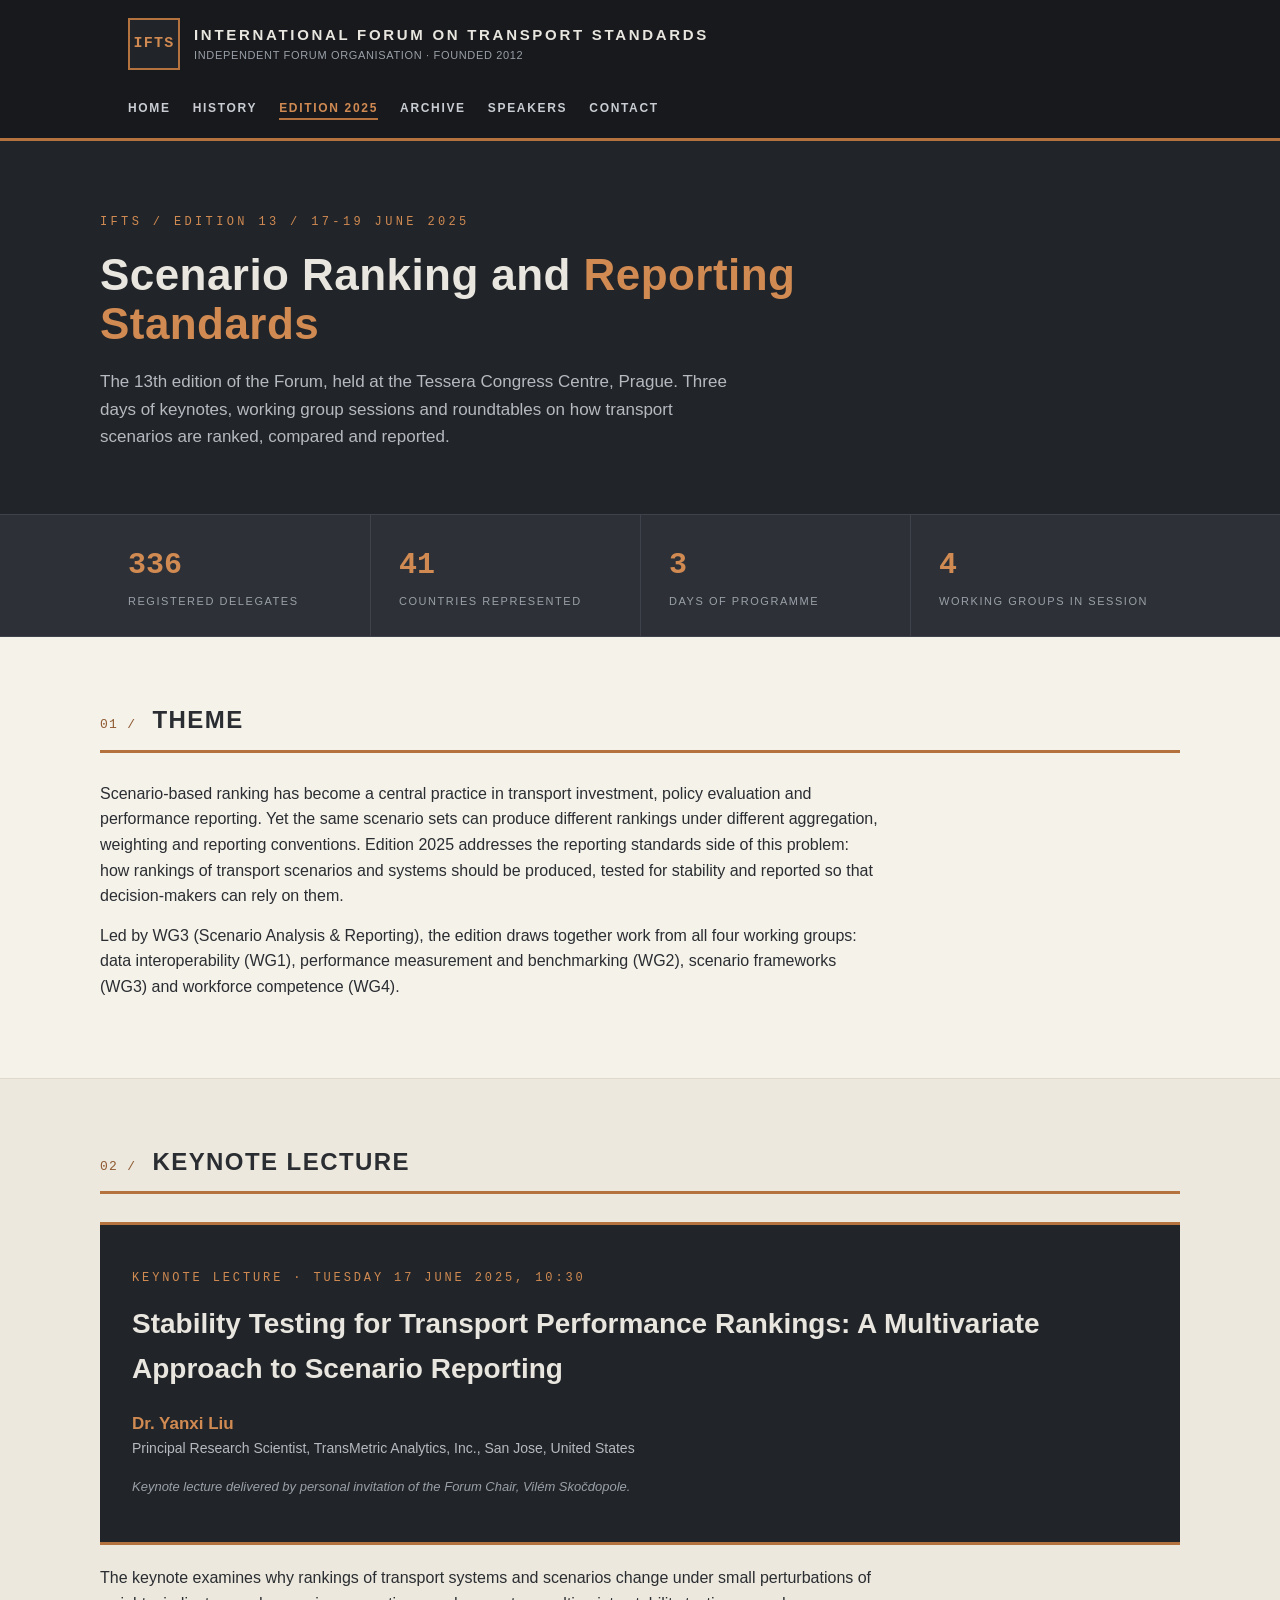
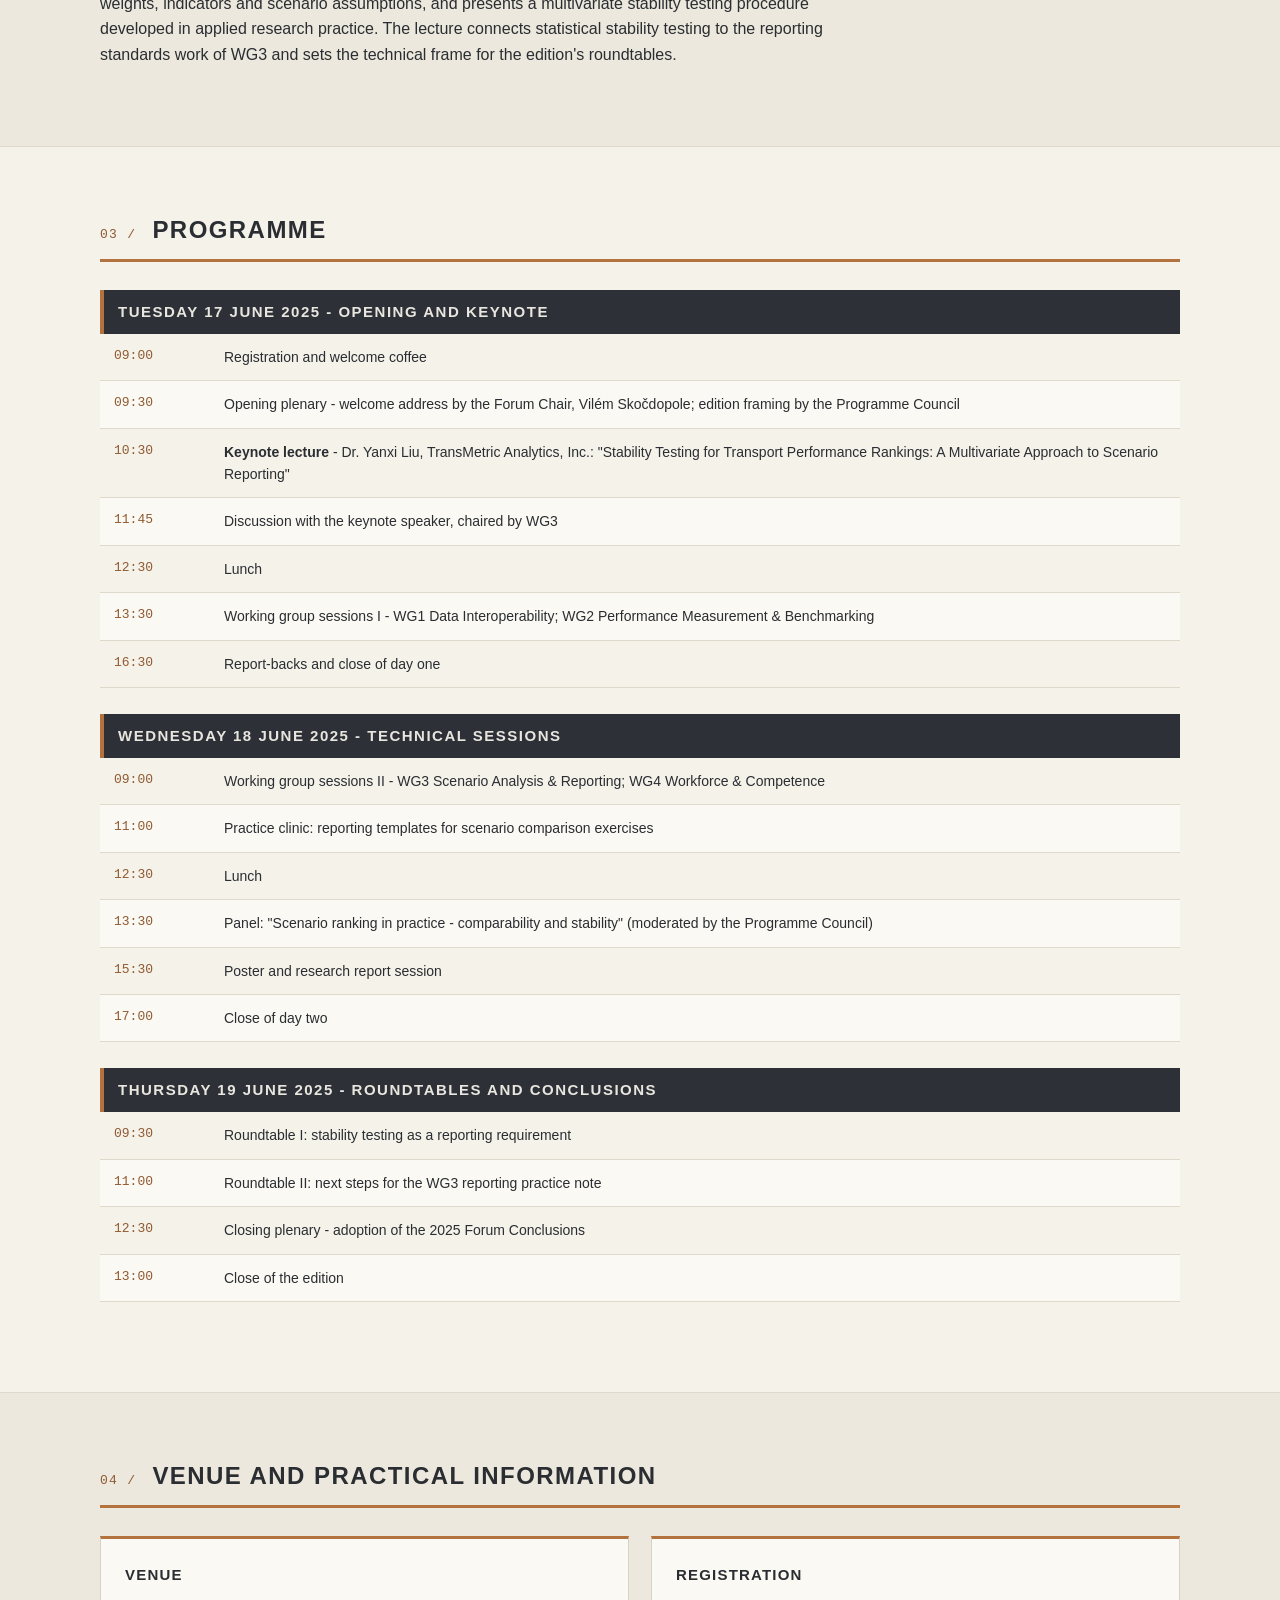
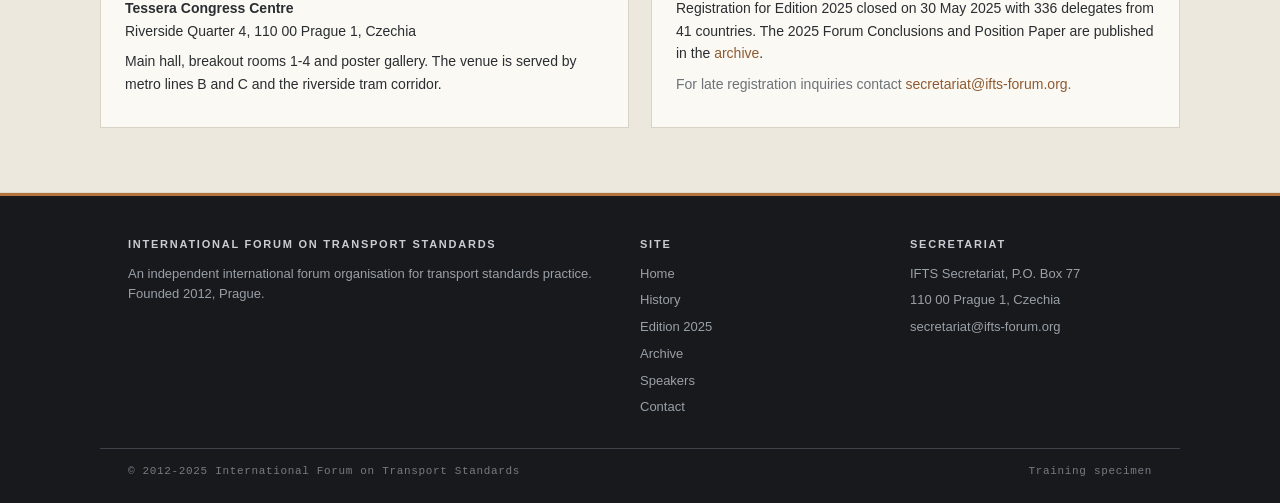
==== 2025/index.html @ 8f49fde5 "IFTS fictional forum site: 6 pages, noindex, CNAME ifts-forum.org" ====
<!DOCTYPE html>
<html lang="en">
<head>
  <meta charset="UTF-8">
  <meta name="robots" content="noindex, nofollow">
  <meta name="viewport" content="width=device-width, initial-scale=1.0">
  <title>Edition 2025 - IFTS</title>
  <meta name="description" content="IFTS Edition 2025: Scenario Ranking and Reporting Standards. 17-19 June 2025, Tessera Congress Centre, Prague. Keynote by Dr. Yanxi Liu.">
  <link rel="icon" type="image/svg+xml" href="../favicon.svg">
  <link rel="stylesheet" href="../style.css">
</head>
<body>

<header class="site-header">
  <div class="header-inner">
    <a class="brand" href="../index.html">
      <div class="brand-mark">IFTS</div>
      <div class="brand-text">
        <div class="brand-name">International Forum on Transport Standards</div>
        <div class="brand-sub">Independent forum organisation &middot; Founded 2012</div>
      </div>
    </a>
    <nav class="site-nav">
      <ul>
        <li><a href="../index.html">Home</a></li>
        <li><a href="../history/">History</a></li>
        <li><a href="index.html" class="active">Edition 2025</a></li>
        <li><a href="../archive/">Archive</a></li>
        <li><a href="../speakers/">Speakers</a></li>
        <li><a href="../contact/">Contact</a></li>
      </ul>
    </nav>
  </div>
</header>

<section class="hero">
  <div class="hero-inner">
    <div class="hero-kicker">IFTS / Edition 13 / 17-19 June 2025</div>
    <h1>Scenario Ranking and <span class="copper">Reporting Standards</span></h1>
    <p class="lede">The 13th edition of the Forum, held at the Tessera Congress Centre, Prague. Three days of keynotes, working group sessions and roundtables on how transport scenarios are ranked, compared and reported.</p>
  </div>
</section>

<div class="stats-strip">
  <div class="stats-inner">
    <div class="stat"><div class="num">336</div><div class="lbl">Registered delegates</div></div>
    <div class="stat"><div class="num">41</div><div class="lbl">Countries represented</div></div>
    <div class="stat"><div class="num">3</div><div class="lbl">Days of programme</div></div>
    <div class="stat"><div class="num">4</div><div class="lbl">Working groups in session</div></div>
  </div>
</div>

<section class="section">
  <div class="section-inner">
    <div class="section-head">
      <span class="section-index">01 /</span>
      <h2 class="section-title">Theme</h2>
    </div>
    <p>Scenario-based ranking has become a central practice in transport investment, policy evaluation and performance reporting. Yet the same scenario sets can produce different rankings under different aggregation, weighting and reporting conventions. Edition 2025 addresses the reporting standards side of this problem: how rankings of transport scenarios and systems should be produced, tested for stability and reported so that decision-makers can rely on them.</p>
    <p>Led by WG3 (Scenario Analysis &amp; Reporting), the edition draws together work from all four working groups: data interoperability (WG1), performance measurement and benchmarking (WG2), scenario frameworks (WG3) and workforce competence (WG4).</p>
  </div>
</section>

<section class="section section-alt">
  <div class="section-inner">
    <div class="section-head">
      <span class="section-index">02 /</span>
      <h2 class="section-title">Keynote lecture</h2>
    </div>
    <div class="keynote">
      <div class="k-label">Keynote lecture &middot; Tuesday 17 June 2025, 10:30</div>
      <h2>Stability Testing for Transport Performance Rankings: A Multivariate Approach to Scenario Reporting</h2>
      <div class="k-person">Dr. Yanxi Liu</div>
      <div class="k-affil">Principal Research Scientist, TransMetric Analytics, Inc., San Jose, United States</div>
      <div class="k-note">Keynote lecture delivered by personal invitation of the Forum Chair, Vil&eacute;m Sko&#269;dopole.</div>
    </div>
    <p style="margin-top: 20px;">The keynote examines why rankings of transport systems and scenarios change under small perturbations of weights, indicators and scenario assumptions, and presents a multivariate stability testing procedure developed in applied research practice. The lecture connects statistical stability testing to the reporting standards work of WG3 and sets the technical frame for the edition's roundtables.</p>
  </div>
</section>

<section class="section">
  <div class="section-inner">
    <div class="section-head">
      <span class="section-index">03 /</span>
      <h2 class="section-title">Programme</h2>
    </div>

    <div class="program-day">
      <h3>Tuesday 17 June 2025 - Opening and keynote</h3>
      <div class="table-wrap">
        <table class="standard">
          <tr><td>09:00</td><td>Registration and welcome coffee</td></tr>
          <tr><td>09:30</td><td>Opening plenary - welcome address by the Forum Chair, Vil&eacute;m Sko&#269;dopole; edition framing by the Programme Council</td></tr>
          <tr><td>10:30</td><td><strong>Keynote lecture</strong> - Dr. Yanxi Liu, TransMetric Analytics, Inc.: "Stability Testing for Transport Performance Rankings: A Multivariate Approach to Scenario Reporting"</td></tr>
          <tr><td>11:45</td><td>Discussion with the keynote speaker, chaired by WG3</td></tr>
          <tr><td>12:30</td><td>Lunch</td></tr>
          <tr><td>13:30</td><td>Working group sessions I - WG1 Data Interoperability; WG2 Performance Measurement &amp; Benchmarking</td></tr>
          <tr><td>16:30</td><td>Report-backs and close of day one</td></tr>
        </table>
      </div>
    </div>

    <div class="program-day">
      <h3>Wednesday 18 June 2025 - Technical sessions</h3>
      <div class="table-wrap">
        <table class="standard">
          <tr><td>09:00</td><td>Working group sessions II - WG3 Scenario Analysis &amp; Reporting; WG4 Workforce &amp; Competence</td></tr>
          <tr><td>11:00</td><td>Practice clinic: reporting templates for scenario comparison exercises</td></tr>
          <tr><td>12:30</td><td>Lunch</td></tr>
          <tr><td>13:30</td><td>Panel: "Scenario ranking in practice - comparability and stability" (moderated by the Programme Council)</td></tr>
          <tr><td>15:30</td><td>Poster and research report session</td></tr>
          <tr><td>17:00</td><td>Close of day two</td></tr>
        </table>
      </div>
    </div>

    <div class="program-day">
      <h3>Thursday 19 June 2025 - Roundtables and conclusions</h3>
      <div class="table-wrap">
        <table class="standard">
          <tr><td>09:30</td><td>Roundtable I: stability testing as a reporting requirement</td></tr>
          <tr><td>11:00</td><td>Roundtable II: next steps for the WG3 reporting practice note</td></tr>
          <tr><td>12:30</td><td>Closing plenary - adoption of the 2025 Forum Conclusions</td></tr>
          <tr><td>13:00</td><td>Close of the edition</td></tr>
        </table>
      </div>
    </div>
  </div>
</section>

<section class="section section-alt">
  <div class="section-inner">
    <div class="section-head">
      <span class="section-index">04 /</span>
      <h2 class="section-title">Venue and practical information</h2>
    </div>
    <div class="grid-2">
      <div class="card">
        <h3>Venue</h3>
        <p><strong>Tessera Congress Centre</strong><br>Riverside Quarter 4, 110 00 Prague 1, Czechia</p>
        <p>Main hall, breakout rooms 1-4 and poster gallery. The venue is served by metro lines B and C and the riverside tram corridor.</p>
      </div>
      <div class="card">
        <h3>Registration</h3>
        <p>Registration for Edition 2025 closed on 30 May 2025 with 336 delegates from 41 countries. The 2025 Forum Conclusions and Position Paper are published in the <a href="../archive/">archive</a>.</p>
        <p class="small muted">For late registration inquiries contact <a href="mailto:secretariat@ifts-forum.org">secretariat@ifts-forum.org</a>.</p>
      </div>
    </div>
  </div>
</section>

<footer class="site-footer">
  <div class="footer-inner">
    <div>
      <h4>International Forum on Transport Standards</h4>
      <p>An independent international forum organisation for transport standards practice. Founded 2012, Prague.</p>
    </div>
    <div>
      <h4>Site</h4>
      <ul>
        <li><a href="../index.html">Home</a></li>
        <li><a href="../history/">History</a></li>
        <li><a href="index.html">Edition 2025</a></li>
        <li><a href="../archive/">Archive</a></li>
        <li><a href="../speakers/">Speakers</a></li>
        <li><a href="../contact/">Contact</a></li>
      </ul>
    </div>
    <div>
      <h4>Secretariat</h4>
      <ul>
        <li>IFTS Secretariat, P.O. Box 77</li>
        <li>110 00 Prague 1, Czechia</li>
        <li><a href="mailto:secretariat@ifts-forum.org">secretariat@ifts-forum.org</a></li>
      </ul>
    </div>
  </div>
  <div class="footer-bottom">
    <span>&copy; 2012-2025 International Forum on Transport Standards</span>
    <span>Training specimen</span>
  </div>
</footer>

</body>
</html>
---- style.css ----
/* IFTS - International Forum on Transport Standards
   Design system: dark graphite + copper. Independent of all sibling sites. */

:root {
  --ink: #212428;
  --ink-2: #17191c;
  --ink-soft: #2d3137;
  --line: #3e434b;
  --paper: #f5f2ea;
  --paper-soft: #ece8dd;
  --card: #fbf9f3;
  --copper: #b4723f;
  --copper-bright: #d08a52;
  --copper-dim: #8f5a31;
  --text: #2a2d31;
  --muted: #6d7279;
  --mono: "SF Mono", "Menlo", "Consolas", monospace;
  --sans: "Avenir Next", "Segoe UI", "Helvetica Neue", Helvetica, Arial, sans-serif;
}

* { margin: 0; padding: 0; box-sizing: border-box; }

html { scroll-behavior: smooth; }

body {
  font-family: var(--sans);
  background: var(--paper);
  color: var(--text);
  line-height: 1.6;
  font-size: 16px;
}

a { color: var(--copper-dim); text-decoration: none; }
a:hover { color: var(--copper-bright); }

/* ---------- Header ---------- */

.site-header {
  background: var(--ink-2);
  border-bottom: 3px solid var(--copper);
}

.header-inner {
  max-width: 1080px;
  margin: 0 auto;
  padding: 18px 28px;
  display: flex;
  align-items: center;
  justify-content: space-between;
  gap: 24px;
  flex-wrap: wrap;
}

.brand { display: flex; align-items: center; gap: 14px; }

.brand-mark {
  width: 52px; height: 52px;
  border: 2px solid var(--copper);
  display: flex; align-items: center; justify-content: center;
  font-family: var(--mono);
  font-weight: 700;
  font-size: 15px;
  letter-spacing: 0.08em;
  color: var(--copper-bright);
  background: var(--ink);
}

.brand-text .brand-name {
  font-size: 15px;
  font-weight: 700;
  letter-spacing: 0.18em;
  color: #e8e6df;
  text-transform: uppercase;
}

.brand-text .brand-sub {
  font-size: 11px;
  letter-spacing: 0.06em;
  color: #9aa0a8;
  text-transform: uppercase;
}

.site-nav ul {
  list-style: none;
  display: flex;
  gap: 22px;
  flex-wrap: wrap;
}

.site-nav a {
  color: #c9cdd3;
  font-size: 12px;
  font-weight: 600;
  letter-spacing: 0.14em;
  text-transform: uppercase;
  padding-bottom: 3px;
  border-bottom: 2px solid transparent;
}

.site-nav a:hover { color: var(--copper-bright); }
.site-nav a.active { color: var(--copper-bright); border-bottom-color: var(--copper); }

/* ---------- Hero ---------- */

.hero {
  background: var(--ink);
  color: #e8e6df;
  padding: 72px 28px 64px;
}

.hero-inner { max-width: 1080px; margin: 0 auto; }

.hero-kicker {
  font-family: var(--mono);
  font-size: 12px;
  letter-spacing: 0.28em;
  text-transform: uppercase;
  color: var(--copper-bright);
  margin-bottom: 18px;
}

.hero h1 {
  font-size: 44px;
  line-height: 1.12;
  font-weight: 700;
  letter-spacing: 0.01em;
  max-width: 760px;
}

.hero h1 .copper { color: var(--copper-bright); }

.hero p.lede {
  margin-top: 20px;
  max-width: 640px;
  color: #b6bac0;
  font-size: 17px;
}

.hero-actions { margin-top: 30px; display: flex; gap: 14px; flex-wrap: wrap; }

.btn {
  display: inline-block;
  font-family: var(--mono);
  font-size: 12px;
  font-weight: 700;
  letter-spacing: 0.12em;
  text-transform: uppercase;
  padding: 12px 22px;
  border: 1px solid var(--copper);
  color: var(--copper-bright);
  background: transparent;
}

.btn:hover { background: var(--copper); color: #17191c; }

.btn-solid { background: var(--copper); color: #17191c; }
.btn-solid:hover { background: var(--copper-bright); }

/* ---------- Stats strip ---------- */

.stats-strip {
  background: var(--ink-soft);
  border-top: 1px solid var(--line);
  border-bottom: 1px solid var(--line);
}

.stats-inner {
  max-width: 1080px;
  margin: 0 auto;
  display: grid;
  grid-template-columns: repeat(4, 1fr);
}

.stat { padding: 26px 28px; border-left: 1px solid var(--line); }
.stat:first-child { border-left: none; }

.stat .num {
  font-family: var(--mono);
  font-size: 30px;
  font-weight: 700;
  color: var(--copper-bright);
}

.stat .lbl {
  font-size: 11px;
  letter-spacing: 0.14em;
  text-transform: uppercase;
  color: #9aa0a8;
  margin-top: 4px;
}

/* ---------- Sections ---------- */

.section { padding: 64px 28px; }

.section-alt { background: var(--paper-soft); border-top: 1px solid #ded9cb; border-bottom: 1px solid #ded9cb; }

.section-dark { background: var(--ink); color: #e8e6df; }

.section-inner { max-width: 1080px; margin: 0 auto; }

.section-head {
  display: flex;
  align-items: baseline;
  gap: 16px;
  border-bottom: 3px solid var(--copper);
  padding-bottom: 10px;
  margin-bottom: 28px;
}

.section-index {
  font-family: var(--mono);
  font-size: 13px;
  color: var(--copper-dim);
  letter-spacing: 0.1em;
}

.section-title {
  font-size: 24px;
  font-weight: 700;
  letter-spacing: 0.06em;
  text-transform: uppercase;
  color: var(--text);
}

.section-dark .section-title { color: #e8e6df; }

.section p { max-width: 780px; margin-bottom: 14px; }

/* ---------- Cards & grids ---------- */

.grid-2 { display: grid; grid-template-columns: 1fr 1fr; gap: 22px; }
.grid-3 { display: grid; grid-template-columns: repeat(3, 1fr); gap: 22px; }

.card {
  background: var(--card);
  border: 1px solid #d8d3c6;
  border-top: 3px solid var(--copper);
  padding: 24px;
}

.card-dark {
  background: var(--ink-soft);
  border: 1px solid var(--line);
  border-top: 3px solid var(--copper);
  padding: 24px;
}

.card h3 {
  font-size: 15px;
  letter-spacing: 0.08em;
  text-transform: uppercase;
  color: var(--text);
  margin-bottom: 10px;
}

.card-dark h3 { color: #e8e6df; }

.card p { font-size: 14px; margin-bottom: 8px; }

.tag {
  display: inline-block;
  font-family: var(--mono);
  font-size: 11px;
  letter-spacing: 0.1em;
  text-transform: uppercase;
  color: var(--copper-dim);
  border: 1px solid #d8d3c6;
  padding: 3px 8px;
  margin-bottom: 10px;
}

/* ---------- Tables ---------- */

.table-wrap { overflow-x: auto; }

table.standard {
  width: 100%;
  border-collapse: collapse;
  font-size: 14px;
}

table.standard th {
  font-family: var(--mono);
  font-size: 11px;
  letter-spacing: 0.12em;
  text-transform: uppercase;
  text-align: left;
  color: #e8e6df;
  background: var(--ink-soft);
  padding: 12px 14px;
  border-bottom: 3px solid var(--copper);
}

table.standard td {
  padding: 12px 14px;
  border-bottom: 1px solid #ded9cb;
  vertical-align: top;
}

table.standard tr:nth-child(even) td { background: var(--card); }

td .year {
  font-family: var(--mono);
  font-weight: 700;
  color: var(--copper-dim);
}

/* ---------- Keynote block ---------- */

.keynote {
  background: var(--ink);
  color: #e8e6df;
  border-top: 3px solid var(--copper);
  border-bottom: 3px solid var(--copper);
  padding: 44px 32px;
}

.keynote .k-label {
  font-family: var(--mono);
  font-size: 12px;
  letter-spacing: 0.24em;
  text-transform: uppercase;
  color: var(--copper-bright);
}

.keynote h2 { font-size: 28px; margin: 14px 0 6px; }

.keynote .k-person {
  font-size: 17px;
  color: var(--copper-bright);
  font-weight: 700;
  margin-top: 18px;
}

.keynote .k-affil { font-size: 14px; color: #b6bac0; }

.keynote .k-note {
  margin-top: 18px;
  font-size: 13px;
  color: #9aa0a8;
  font-style: italic;
}

/* ---------- Program ---------- */

.program-day { margin-bottom: 26px; }

.program-day h3 {
  font-size: 15px;
  letter-spacing: 0.1em;
  text-transform: uppercase;
  padding: 10px 14px;
  background: var(--ink-soft);
  color: #e8e6df;
  border-left: 4px solid var(--copper);
}

.program-day table td:first-child {
  font-family: var(--mono);
  font-size: 13px;
  color: var(--copper-dim);
  white-space: nowrap;
  width: 110px;
}

/* ---------- Contact ---------- */

.contact-block {
  background: var(--card);
  border: 1px solid #d8d3c6;
  border-top: 3px solid var(--copper);
  padding: 28px;
  margin-bottom: 22px;
}

.contact-block h3 {
  font-size: 14px;
  letter-spacing: 0.1em;
  text-transform: uppercase;
  margin-bottom: 12px;
}

.contact-block .mono { font-family: var(--mono); font-size: 14px; }

/* ---------- Footer ---------- */

.site-footer {
  background: var(--ink-2);
  color: #9aa0a8;
  border-top: 3px solid var(--copper);
  font-size: 13px;
}

.footer-inner {
  max-width: 1080px;
  margin: 0 auto;
  padding: 40px 28px 24px;
  display: grid;
  grid-template-columns: 2fr 1fr 1fr;
  gap: 28px;
}

.footer-inner h4 {
  font-size: 11px;
  letter-spacing: 0.16em;
  text-transform: uppercase;
  color: #c9cdd3;
  margin-bottom: 10px;
}

.footer-inner a { color: #9aa0a8; }
.footer-inner a:hover { color: var(--copper-bright); }
.footer-inner ul { list-style: none; }
.footer-inner li { margin-bottom: 6px; }

.footer-bottom {
  border-top: 1px solid var(--line);
  max-width: 1080px;
  margin: 0 auto;
  padding: 14px 28px 22px;
  display: flex;
  justify-content: space-between;
  gap: 16px;
  flex-wrap: wrap;
  font-family: var(--mono);
  font-size: 11px;
  letter-spacing: 0.06em;
  color: #767b82;
}

/* ---------- Utilities ---------- */

.muted { color: var(--muted); }
.mono { font-family: var(--mono); }
.small { font-size: 13px; }
.mt-0 { margin-top: 0; }
.mb-0 { margin-bottom: 0; }

@media (max-width: 860px) {
  .stats-inner { grid-template-columns: repeat(2, 1fr); }
  .grid-2, .grid-3 { grid-template-columns: 1fr; }
  .footer-inner { grid-template-columns: 1fr; }
  .hero h1 { font-size: 32px; }
}
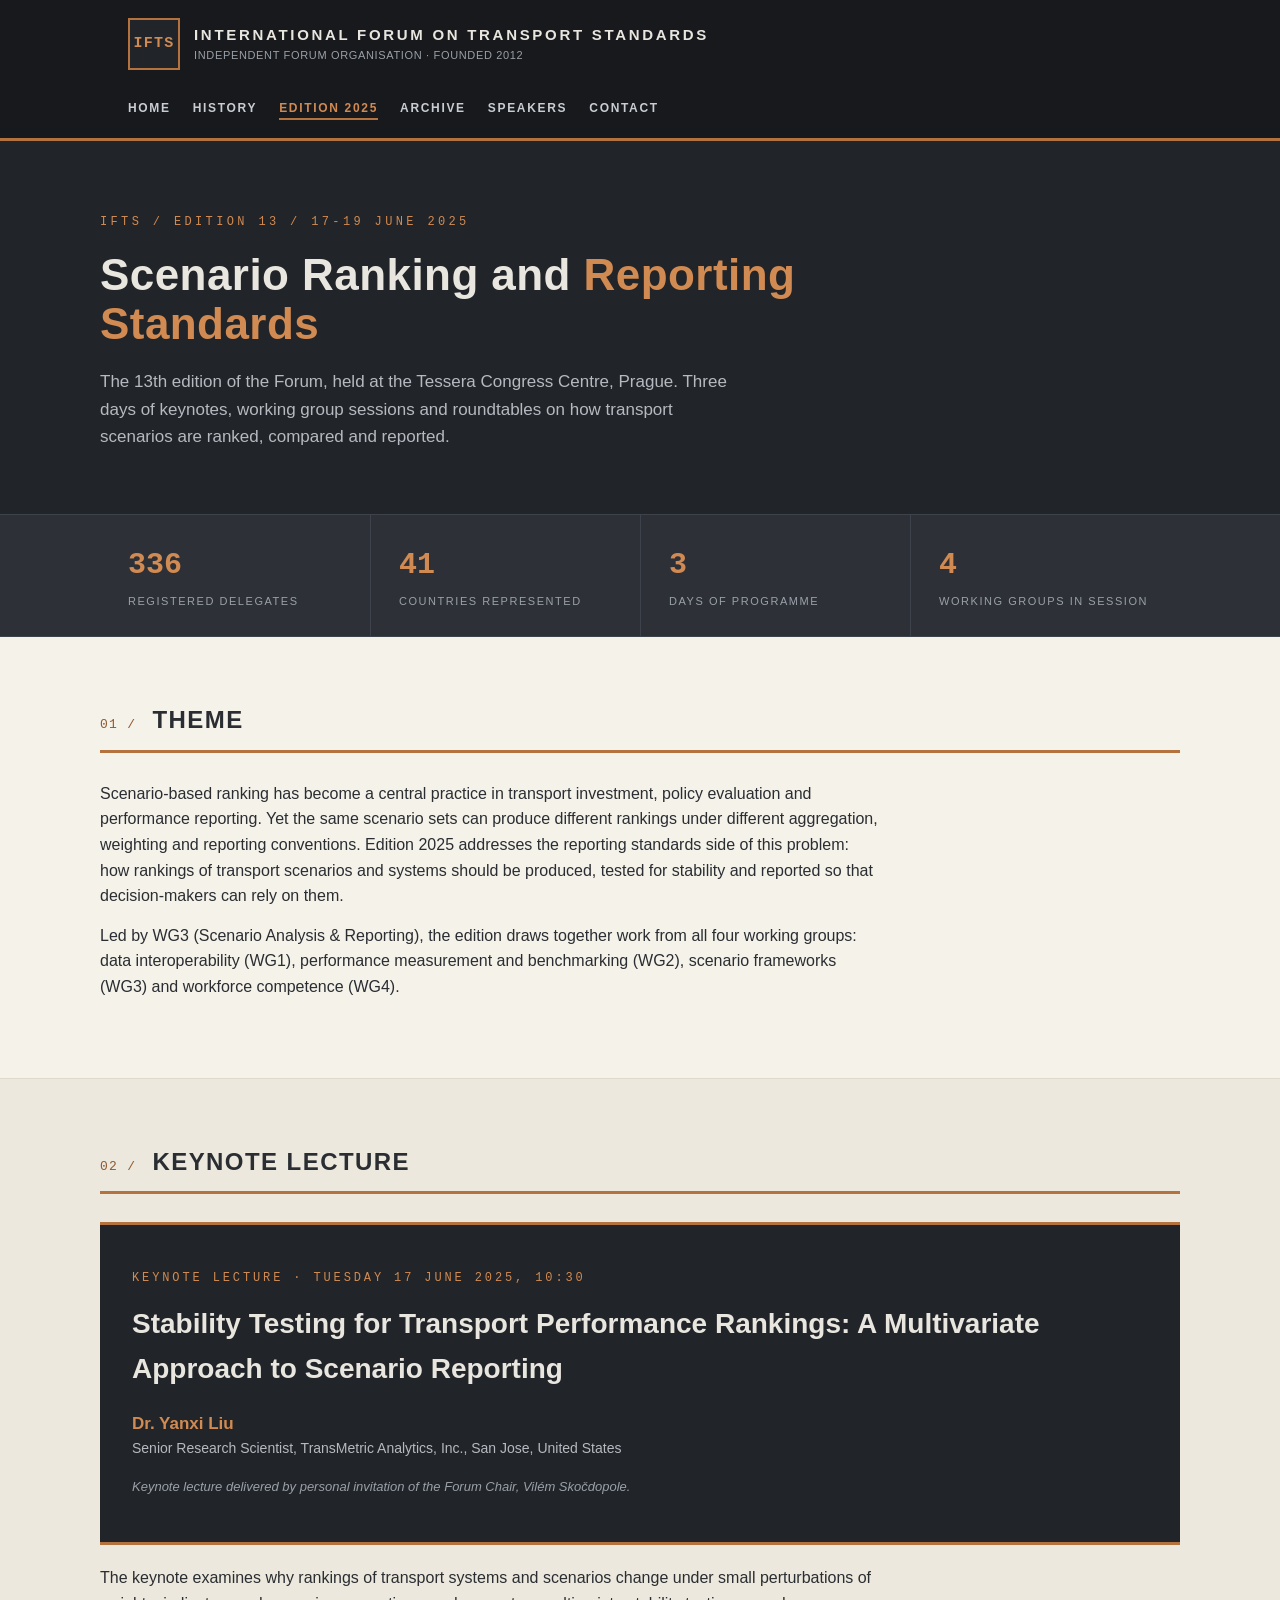
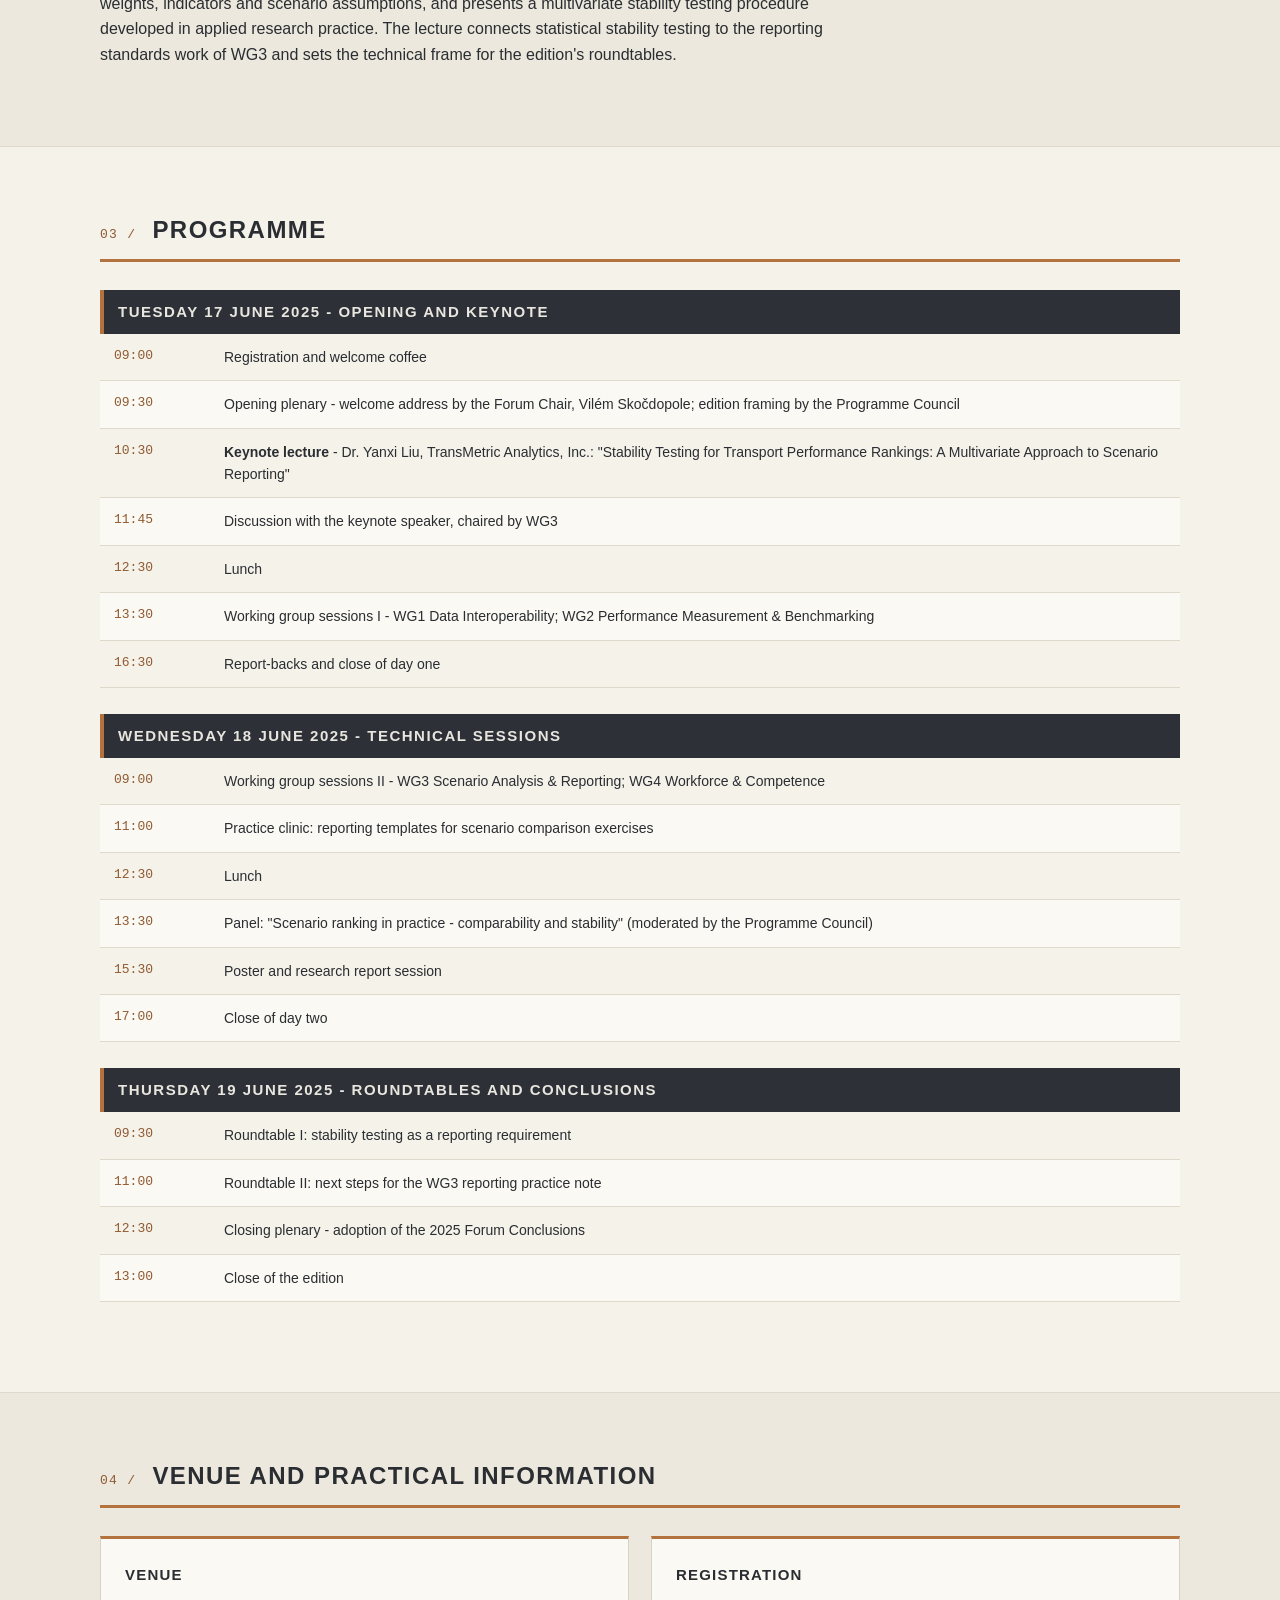
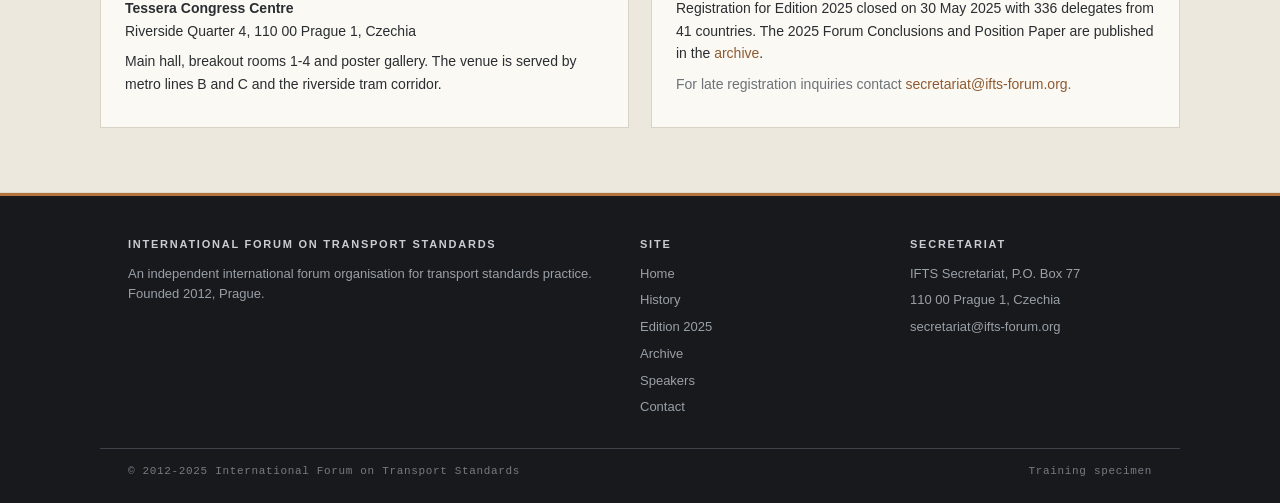
==== commit 02813b76: "Title fix: Principal Research Scientist -> Senior Research Scientist (Principal effective 2027-01-01" ====
--- a/2025/index.html
+++ b/2025/index.html
@@ -71,7 +71,7 @@
       <div class="k-label">Keynote lecture &middot; Tuesday 17 June 2025, 10:30</div>
       <h2>Stability Testing for Transport Performance Rankings: A Multivariate Approach to Scenario Reporting</h2>
       <div class="k-person">Dr. Yanxi Liu</div>
-      <div class="k-affil">Principal Research Scientist, TransMetric Analytics, Inc., San Jose, United States</div>
+      <div class="k-affil">Senior Research Scientist, TransMetric Analytics, Inc., San Jose, United States</div>
       <div class="k-note">Keynote lecture delivered by personal invitation of the Forum Chair, Vil&eacute;m Sko&#269;dopole.</div>
     </div>
     <p style="margin-top: 20px;">The keynote examines why rankings of transport systems and scenarios change under small perturbations of weights, indicators and scenario assumptions, and presents a multivariate stability testing procedure developed in applied research practice. The lecture connects statistical stability testing to the reporting standards work of WG3 and sets the technical frame for the edition's roundtables.</p>
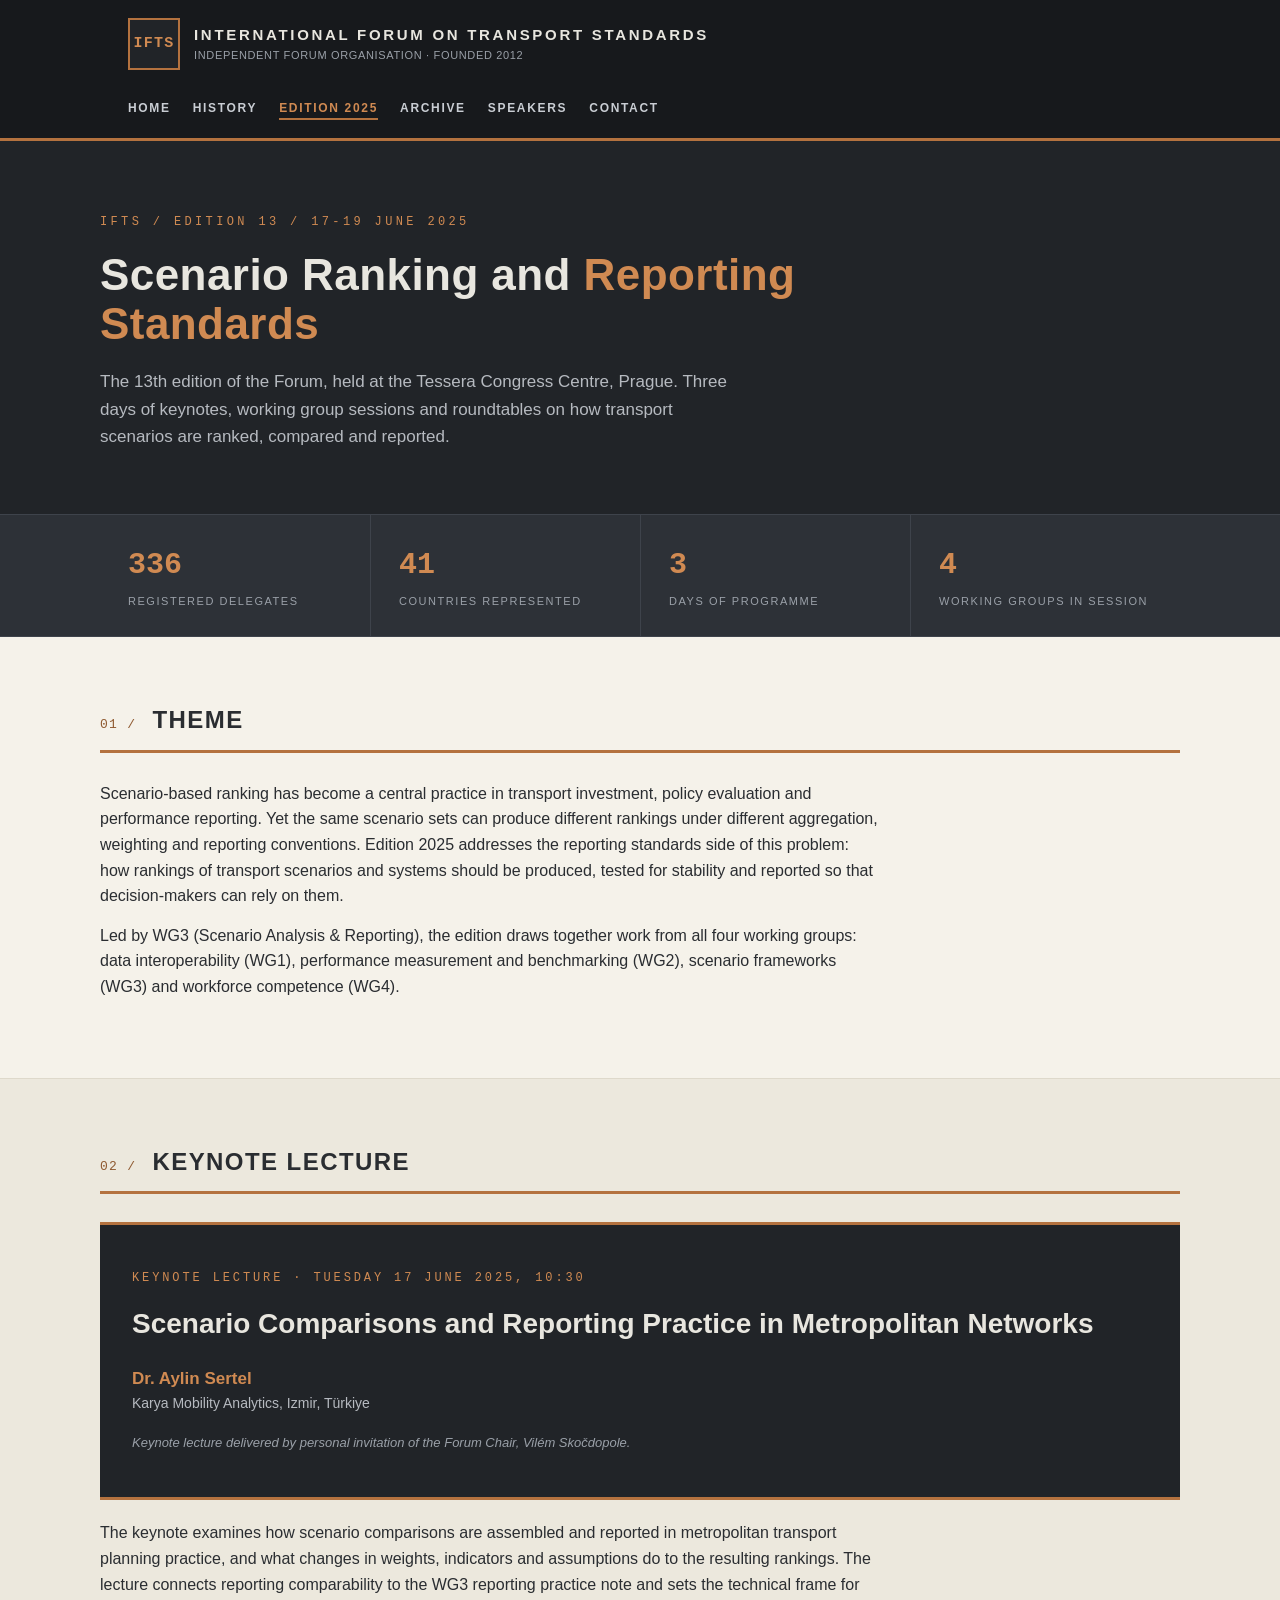
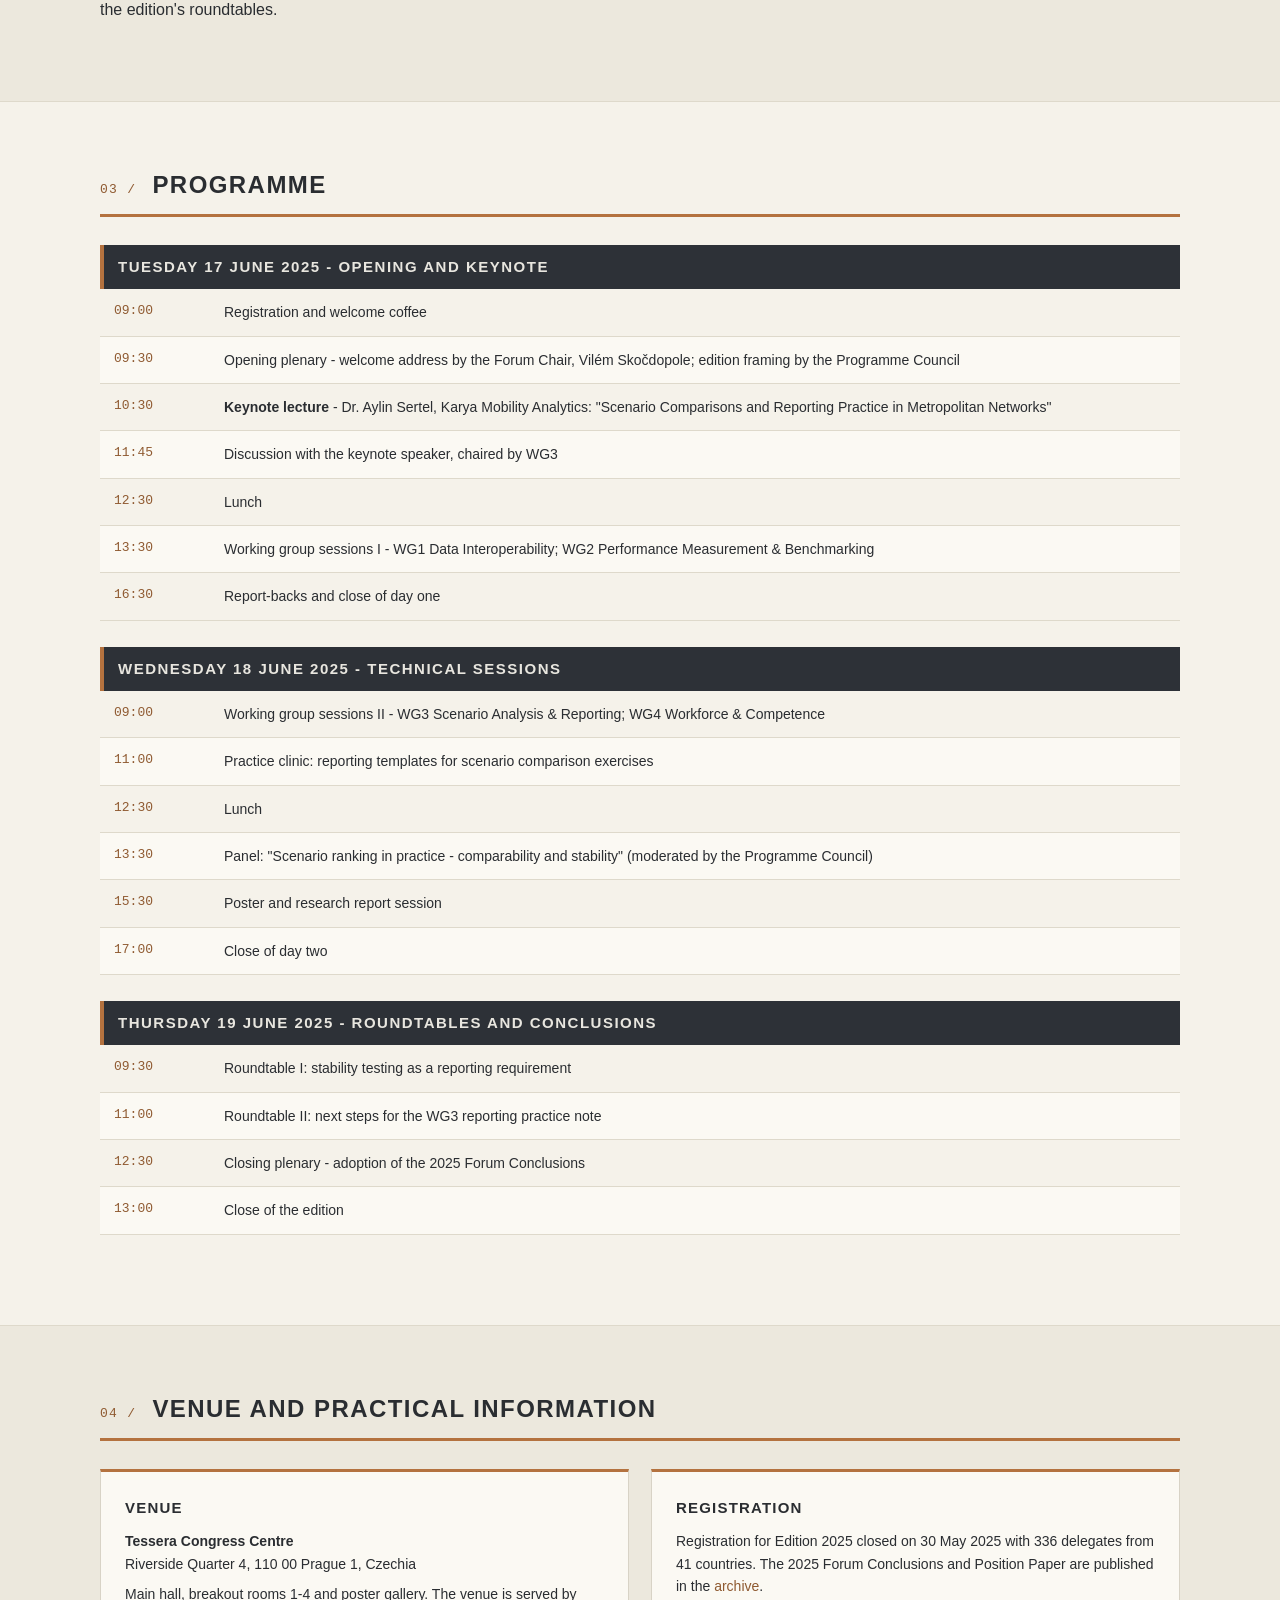
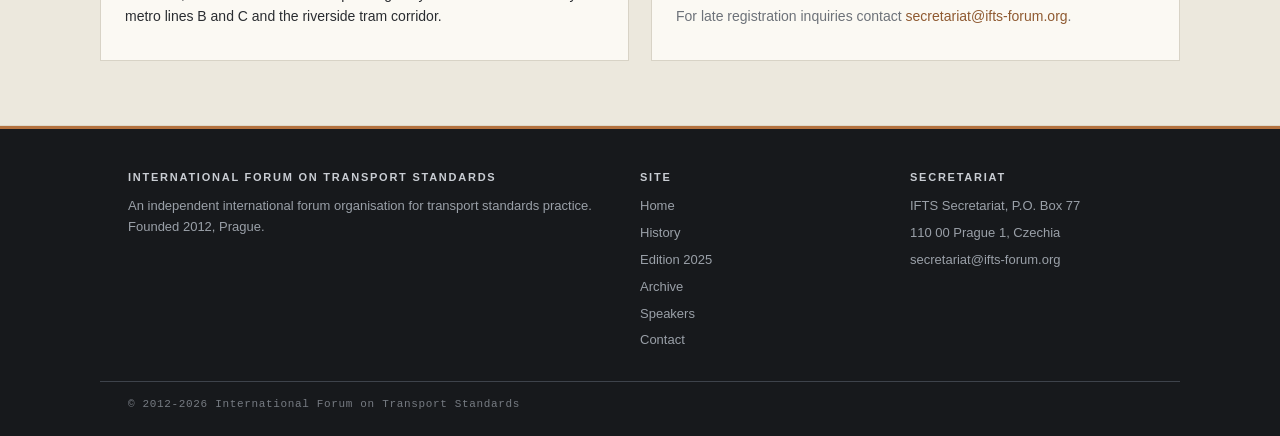
==== commit 11efbd80: "v2 rework: keynote moves to Edition 2026 (September 2026, 14th edition, Ms. Yanxi Liu / National Tra" ====
--- a/2025/index.html
+++ b/2025/index.html
@@ -5,7 +5,7 @@
   <meta name="robots" content="noindex, nofollow">
   <meta name="viewport" content="width=device-width, initial-scale=1.0">
   <title>Edition 2025 - IFTS</title>
-  <meta name="description" content="IFTS Edition 2025: Scenario Ranking and Reporting Standards. 17-19 June 2025, Tessera Congress Centre, Prague. Keynote by Dr. Yanxi Liu.">
+  <meta name="description" content="IFTS Edition 2025: Scenario Ranking and Reporting Standards. 17-19 June 2025, Tessera Congress Centre, Prague. Keynote by Dr. Aylin Sertel.">
   <link rel="icon" type="image/svg+xml" href="../favicon.svg">
   <link rel="stylesheet" href="../style.css">
 </head>
@@ -69,12 +69,12 @@
     </div>
     <div class="keynote">
       <div class="k-label">Keynote lecture &middot; Tuesday 17 June 2025, 10:30</div>
-      <h2>Stability Testing for Transport Performance Rankings: A Multivariate Approach to Scenario Reporting</h2>
-      <div class="k-person">Dr. Yanxi Liu</div>
-      <div class="k-affil">Senior Research Scientist, TransMetric Analytics, Inc., San Jose, United States</div>
+      <h2>Scenario Comparisons and Reporting Practice in Metropolitan Networks</h2>
+      <div class="k-person">Dr. Aylin Sertel</div>
+      <div class="k-affil">Karya Mobility Analytics, Izmir, Türkiye</div>
       <div class="k-note">Keynote lecture delivered by personal invitation of the Forum Chair, Vil&eacute;m Sko&#269;dopole.</div>
     </div>
-    <p style="margin-top: 20px;">The keynote examines why rankings of transport systems and scenarios change under small perturbations of weights, indicators and scenario assumptions, and presents a multivariate stability testing procedure developed in applied research practice. The lecture connects statistical stability testing to the reporting standards work of WG3 and sets the technical frame for the edition's roundtables.</p>
+    <p style="margin-top: 20px;">The keynote examines how scenario comparisons are assembled and reported in metropolitan transport planning practice, and what changes in weights, indicators and assumptions do to the resulting rankings. The lecture connects reporting comparability to the WG3 reporting practice note and sets the technical frame for the edition's roundtables.</p>
   </div>
 </section>
 
@@ -91,7 +91,7 @@
         <table class="standard">
           <tr><td>09:00</td><td>Registration and welcome coffee</td></tr>
           <tr><td>09:30</td><td>Opening plenary - welcome address by the Forum Chair, Vil&eacute;m Sko&#269;dopole; edition framing by the Programme Council</td></tr>
-          <tr><td>10:30</td><td><strong>Keynote lecture</strong> - Dr. Yanxi Liu, TransMetric Analytics, Inc.: "Stability Testing for Transport Performance Rankings: A Multivariate Approach to Scenario Reporting"</td></tr>
+          <tr><td>10:30</td><td><strong>Keynote lecture</strong> - Dr. Aylin Sertel, Karya Mobility Analytics: "Scenario Comparisons and Reporting Practice in Metropolitan Networks"</td></tr>
           <tr><td>11:45</td><td>Discussion with the keynote speaker, chaired by WG3</td></tr>
           <tr><td>12:30</td><td>Lunch</td></tr>
           <tr><td>13:30</td><td>Working group sessions I - WG1 Data Interoperability; WG2 Performance Measurement &amp; Benchmarking</td></tr>
@@ -176,8 +176,7 @@
     </div>
   </div>
   <div class="footer-bottom">
-    <span>&copy; 2012-2025 International Forum on Transport Standards</span>
-    <span>Training specimen</span>
+    <span>&copy; 2012-2026 International Forum on Transport Standards</span>
   </div>
 </footer>
 
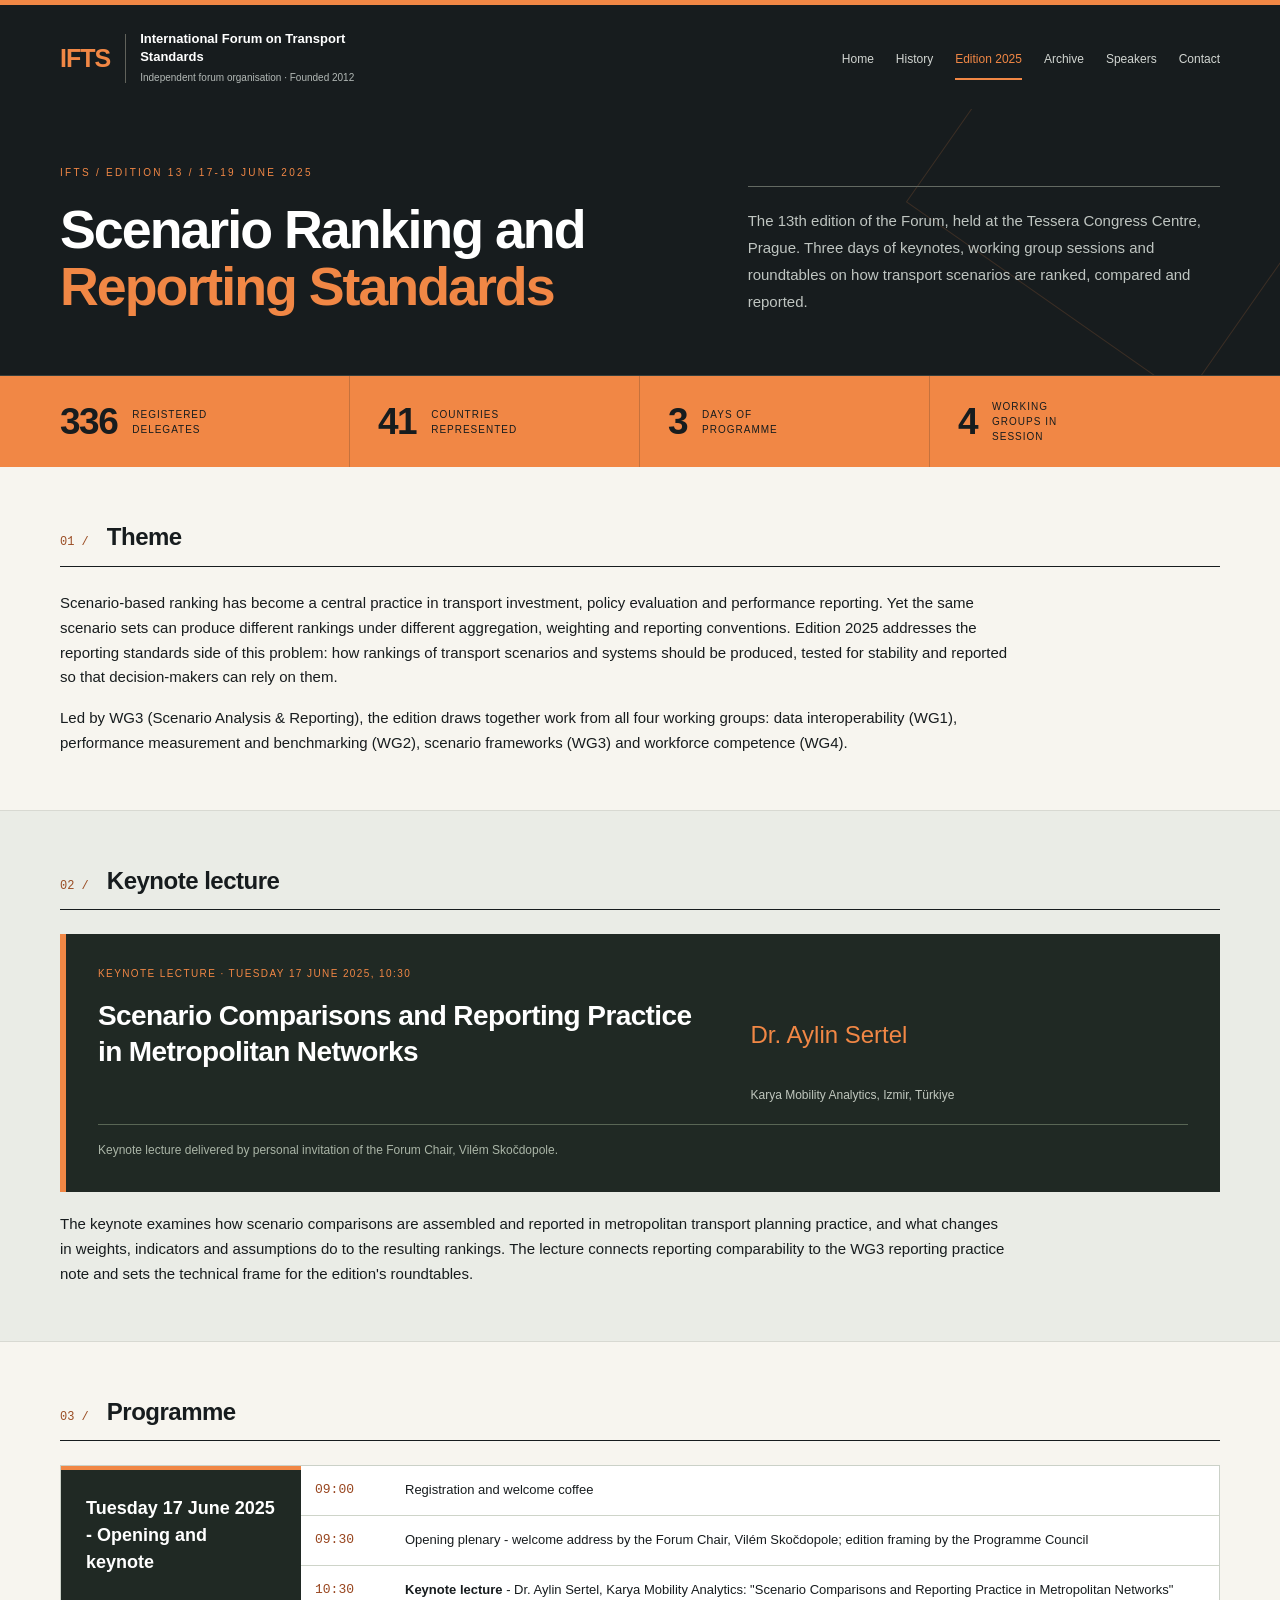
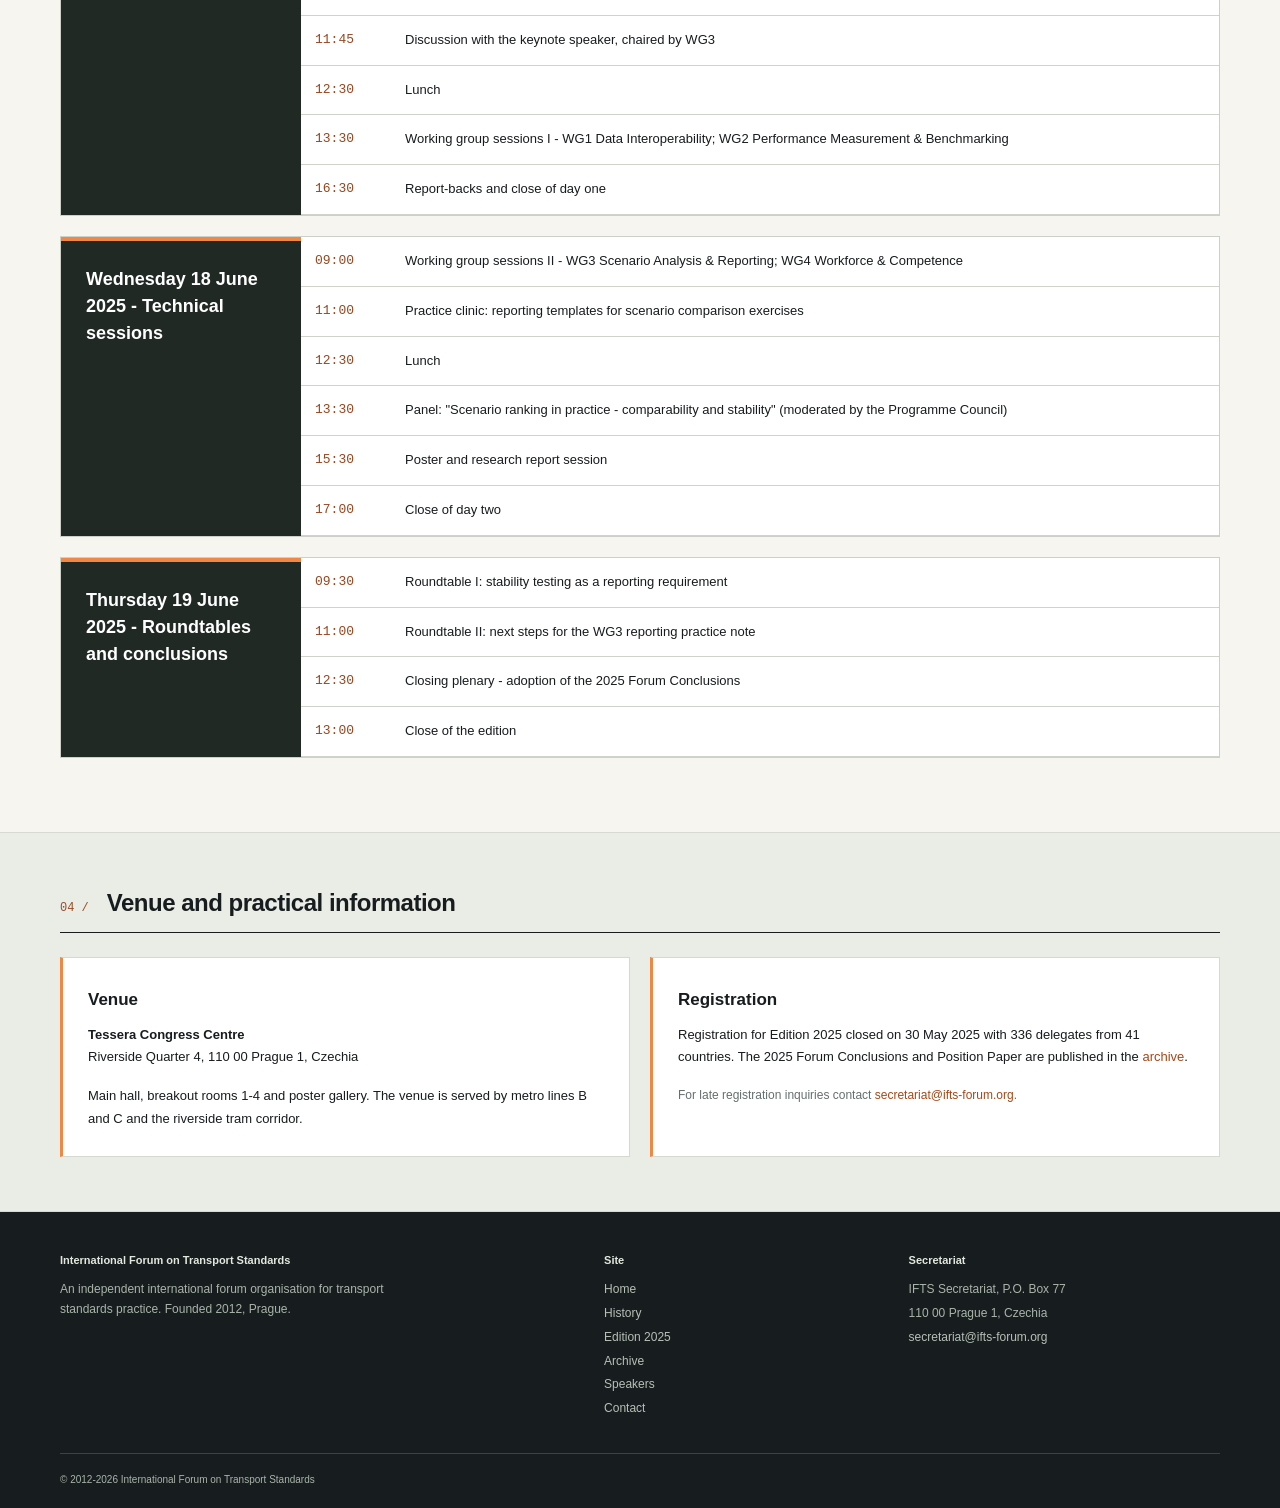
==== commit c0fdcba1: "Redesign: issuer-style visual refresh (2026-11-16)" ====
--- a/2025/index.html
+++ b/2025/index.html
@@ -7,7 +7,16 @@
   <title>Edition 2025 - IFTS</title>
   <meta name="description" content="IFTS Edition 2025: Scenario Ranking and Reporting Standards. 17-19 June 2025, Tessera Congress Centre, Prague. Keynote by Dr. Aylin Sertel.">
   <link rel="icon" type="image/svg+xml" href="../favicon.svg">
-  <link rel="stylesheet" href="../style.css">
+  
+<style>
+
+:root{--ink:#171c1e;--orange:#f18745;--paper:#f7f5ef;--line:#d8d9d2;--muted:#64706e}
+*{box-sizing:border-box}html{scroll-behavior:smooth}body{margin:0;background:var(--paper);color:var(--ink);font-family:Arial,Helvetica,sans-serif;font-size:16px;line-height:1.65}a{color:#a74717;text-decoration:none}a:hover{text-decoration:underline}a:focus-visible{outline:3px solid var(--orange);outline-offset:5px}h1,h2,h3,h4,p{margin:0}p+p{margin-top:16px}.site-header{background:#171c1e;color:#fff;border-top:5px solid var(--orange)}.header-inner{width:min(1160px,calc(100% - 80px));margin:auto;display:flex;align-items:center;justify-content:space-between;gap:24px;padding:25px 0 22px}.brand{display:flex;gap:14px;align-items:center;color:#fff;max-width:450px}.brand-mark{font-size:25px;line-height:1;font-weight:900;letter-spacing:-1px;color:var(--orange);border-right:1px solid #61625b;padding:12px 15px 12px 0}.brand-name{font-size:13px;line-height:1.4;font-weight:700;max-width:260px}.brand-sub{font-size:10px;color:#b3b9b6;margin-top:4px}.site-nav ul{display:flex;gap:22px;list-style:none;padding:0;margin:0;flex-wrap:wrap}.site-nav a{color:#d2d6d2;font-size:12px;padding:12px 0;white-space:nowrap}.site-nav a.active{color:var(--orange);border-bottom:2px solid var(--orange)}.hero{background:#171c1e;color:white;padding:56px 0 60px;border-bottom:1px solid #393e3a;position:relative;overflow:hidden}.hero:after{content:'';position:absolute;right:-35px;top:-120px;width:340px;height:340px;border:1px solid #f1874529;transform:rotate(35deg);pointer-events:none}.hero-inner{width:min(1160px,calc(100% - 80px));margin:auto;display:grid;grid-template-columns:1.35fr 1fr;gap:50px;align-items:end;position:relative;z-index:1}.hero-heading{max-width:680px}.hero-kicker{font-size:10px;letter-spacing:2.3px;text-transform:uppercase;color:var(--orange);margin-bottom:20px}.hero h1{font-size:clamp(34px,4.2vw,55px);line-height:1.06;font-weight:700;letter-spacing:-2px}.copper{color:var(--orange)}.hero-copy{border-top:1px solid #636962;padding-top:20px}.hero .lede{font-size:15px;line-height:1.8;color:#bfc5c1;max-width:520px}.hero-actions{display:flex;gap:10px;flex-wrap:wrap;margin-top:26px}.btn{display:inline-block;padding:11px 16px;color:#f7f5ef;border:1px solid #69716b;font-size:11px;font-weight:700;line-height:1.6}.btn-solid{background:var(--orange);color:#171c1e;border-color:var(--orange)}.btn:hover{background:#fff;color:#171c1e;text-decoration:none}.stats-strip{background:var(--orange);color:#171c1e}.stats-inner{width:min(1160px,calc(100% - 80px));margin:auto;display:grid;grid-template-columns:repeat(4,1fr)}.stat{padding:23px 28px;border-right:1px solid #171c1e33;display:flex;align-items:center;gap:15px}.stat:first-child{padding-left:0}.stat:last-child{border:0}.num{font-size:37px;font-weight:700;letter-spacing:-1.5px;line-height:1}.lbl{font-size:10px;line-height:1.5;max-width:105px;text-transform:uppercase;letter-spacing:1px}.section{padding:54px 0;border-bottom:1px solid var(--line)}.section-inner{width:min(1160px,calc(100% - 80px));margin:auto}.section-head{display:flex;gap:18px;align-items:baseline;margin-bottom:24px;border-bottom:1px solid #171c1e;padding-bottom:13px}.section-index{font-family:monospace;color:#9a4c23;font-size:12px}.section-title{font-size:24px;line-height:1.3;letter-spacing:-.5px;font-weight:600}.section p{max-width:950px;font-size:15px}.section-alt{background:#eaece6}.section-dark{background:#242c28;color:#e8ece6}.section-dark .section-head{border-color:#718073}.section-dark .section-title{color:#fff}.section-dark .section-index{color:var(--orange)}.grid-2,.grid-3{display:grid;grid-template-columns:repeat(2,minmax(0,1fr));gap:20px}.grid-3{grid-template-columns:repeat(4,minmax(0,1fr))}.card{background:#fff;padding:25px;border:1px solid #d5d9d1;border-left:3px solid var(--orange)}.card h3{font-size:17px;line-height:1.35;margin:6px 0 12px}.card h3:not(:first-child){margin-top:20px}.card p{font-size:13px;line-height:1.75}.tag{display:inline-block;text-transform:uppercase;letter-spacing:1.6px;font-size:9px;font-weight:bold;color:#9b481f;margin-bottom:9px}.keynote{background:#202924;padding:32px;color:#fff;border-left:6px solid var(--orange);display:grid;grid-template-columns:1.4fr 1fr;gap:0 40px}.keynote .k-label{color:var(--orange);font-size:10px;text-transform:uppercase;letter-spacing:1.4px;grid-column:1/-1}.keynote h2{font-size:28px;line-height:1.3;letter-spacing:-.6px;margin:15px 0;grid-column:1}.k-person{grid-column:2;grid-row:2;font-size:24px;align-self:center;color:var(--orange)}.k-affil{grid-column:2;font-size:12px;color:#c0c7be}.k-note{grid-column:1/-1;font-size:12px;color:#aab5a7;margin-top:18px;border-top:1px solid #596655;padding-top:16px}.table-wrap{overflow:auto}table.standard{width:100%;border-collapse:collapse;font-size:13px;line-height:1.6}table.standard th{background:#303b33;color:white;font-size:10px;text-transform:uppercase;letter-spacing:1px;padding:14px;text-align:left}table.standard td{padding:14px;vertical-align:top;border-bottom:1px solid #ced4c9}table.standard tr:nth-child(even) td{background:#ffffff7a}.year{font-weight:bold;font-family:monospace;color:#98451e}.program-day{display:grid;grid-template-columns:240px 1fr;margin:20px 0;border:1px solid #cbd1c8;background:white}.program-day h3{background:#202924;color:#fff;font-size:18px;line-height:1.5;padding:25px;border-top:4px solid var(--orange)}.program-day table td:first-child{font-family:monospace;color:#98451e;white-space:nowrap;width:90px}.contact-block{padding:28px;background:#fff;border-top:3px solid var(--orange);margin-bottom:20px}.contact-block h3{font-size:17px;margin-bottom:15px}.contact-block p{font-size:14px}.site-footer{background:#171c1e;color:#aab4a9;padding:40px 0 22px;font-size:12px}.footer-inner{width:min(1160px,calc(100% - 80px));margin:auto;display:grid;grid-template-columns:2fr 1fr 1.3fr;gap:65px}.footer-inner h4{font-size:11px;color:#e3e8de;line-height:1.5;margin-bottom:12px}.footer-inner ul{list-style:none;margin:0;padding:0}.footer-inner li{margin-bottom:4px}.footer-inner a{color:#b7c0b5}.footer-inner p{font-size:12px;max-width:340px}.footer-bottom{width:min(1160px,calc(100% - 80px));margin:30px auto 0;border-top:1px solid #3b453a;padding-top:18px;font-size:10px}.small{font-size:12px!important}.muted{color:var(--muted)}.mono{font-family:monospace}.mt-0{margin-top:0}.mb-0{margin-bottom:0}
+@media(max-width:850px){.header-inner{align-items:flex-start;flex-direction:column}.hero-inner{grid-template-columns:1fr;gap:28px}.hero h1{font-size:40px}.stats-inner{grid-template-columns:repeat(2,1fr)}.grid-3{grid-template-columns:repeat(2,minmax(0,1fr))}.stat{padding:20px}.program-day{grid-template-columns:1fr}.keynote{display:block}.k-person{margin-top:20px}.footer-inner{gap:20px}.hero{padding:40px 0}}
+@media(max-width:540px){.header-inner,.hero-inner,.stats-inner,.section-inner,.footer-inner,.footer-bottom{width:calc(100% - 36px)}.grid-2,.grid-3,.footer-inner{grid-template-columns:1fr}.site-nav ul{gap:16px}.brand-name{font-size:12px}.hero h1{font-size:36px}.stat{gap:10px;padding:15px 10px}.num{font-size:28px}.lbl{font-size:9px}.section{padding:35px 0}}
+@media print{.hero,.site-header,.site-footer{background:white!important;color:#111!important}.hero h1,.hero p.lede,.brand,.brand-name,.site-nav a{color:#111!important}.hero h1{font-size:32px}.program-day{break-inside:avoid}.section{padding:25px 0}.hero:after{display:none}}
+
+</style>
 </head>
 <body>
 
@@ -31,13 +40,13 @@
       </ul>
     </nav>
   </div>
-</header>
+</header><main class="forum-main">
 
 <section class="hero">
-  <div class="hero-inner">
+  <div class="hero-inner"><div class="hero-heading">
     <div class="hero-kicker">IFTS / Edition 13 / 17-19 June 2025</div>
-    <h1>Scenario Ranking and <span class="copper">Reporting Standards</span></h1>
-    <p class="lede">The 13th edition of the Forum, held at the Tessera Congress Centre, Prague. Three days of keynotes, working group sessions and roundtables on how transport scenarios are ranked, compared and reported.</p>
+    <h1>Scenario Ranking and <span class="copper">Reporting Standards</span></h1></div><div class="hero-copy">
+    <p class="lede">The 13th edition of the Forum, held at the Tessera Congress Centre, Prague. Three days of keynotes, working group sessions and roundtables on how transport scenarios are ranked, compared and reported.</p></div>
   </div>
 </section>
 
@@ -149,7 +158,7 @@
   </div>
 </section>
 
-<footer class="site-footer">
+</main><footer class="site-footer">
   <div class="footer-inner">
     <div>
       <h4>International Forum on Transport Standards</h4>
